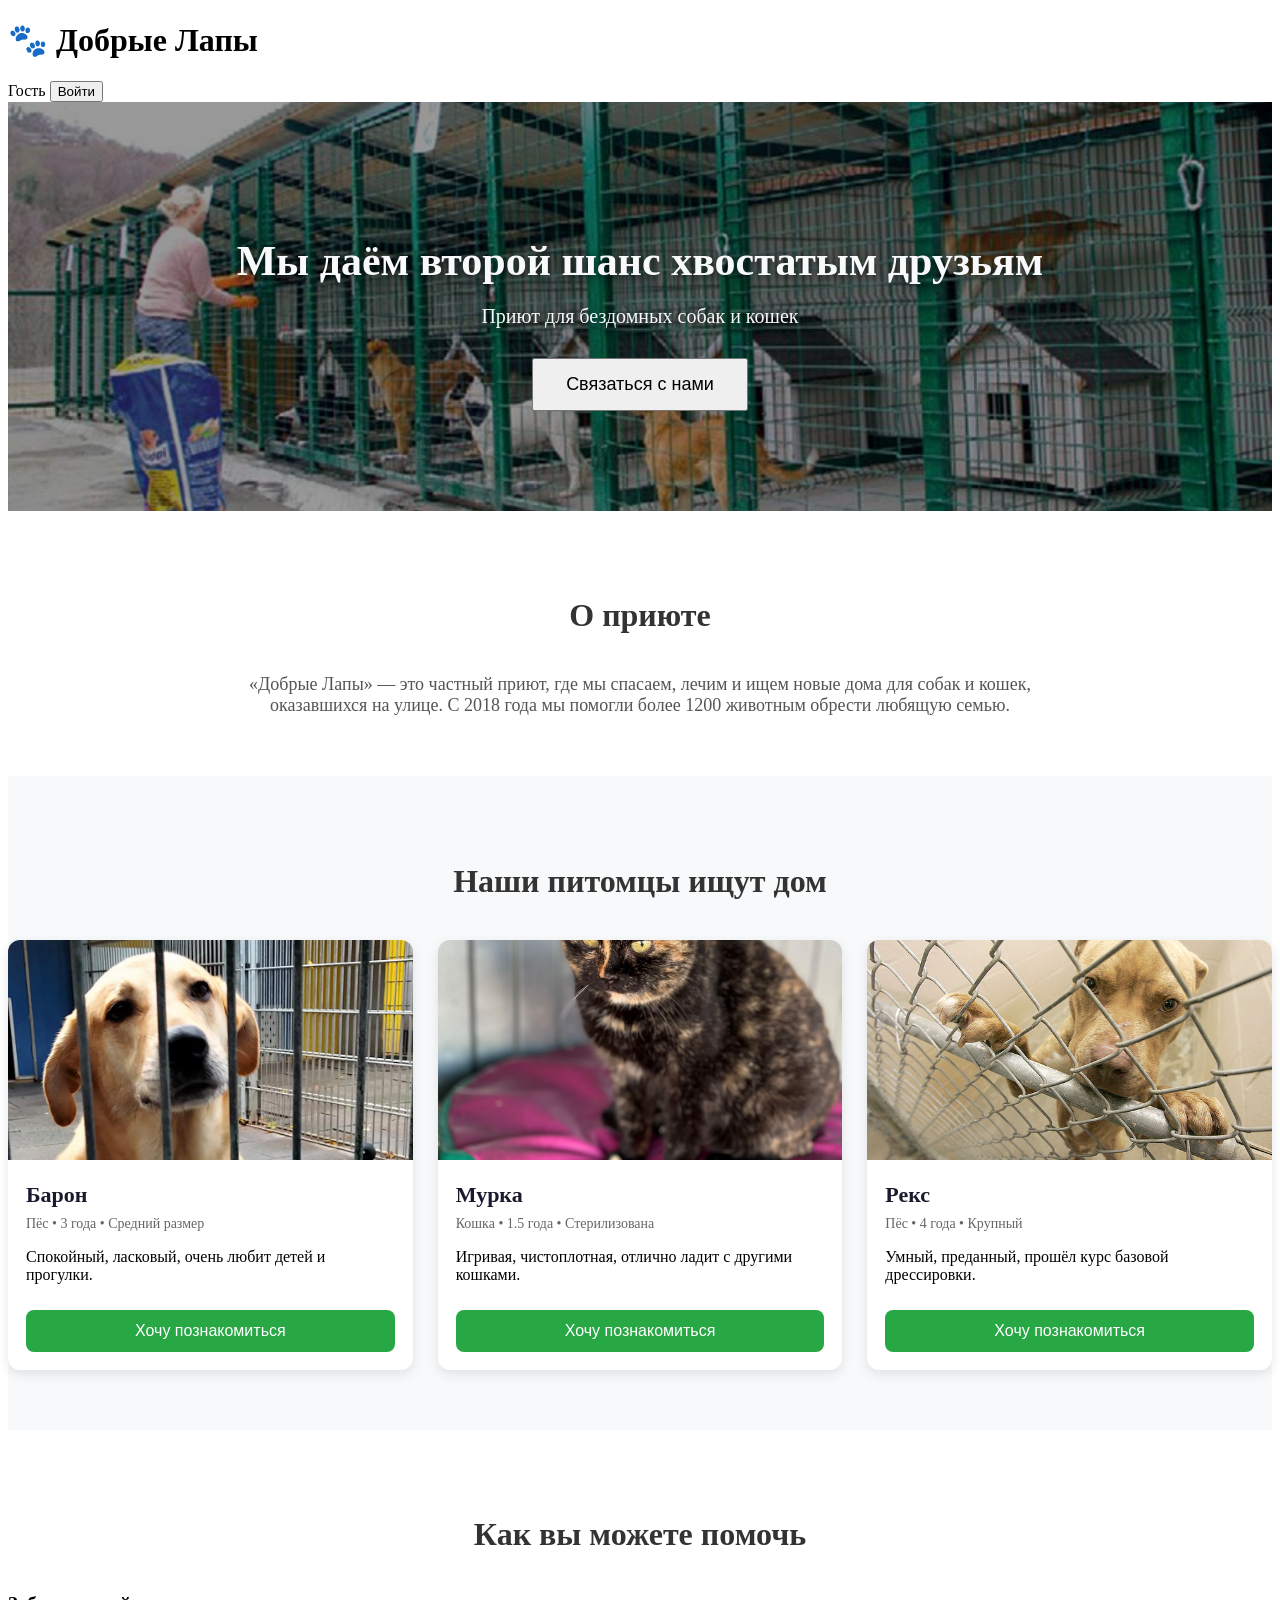
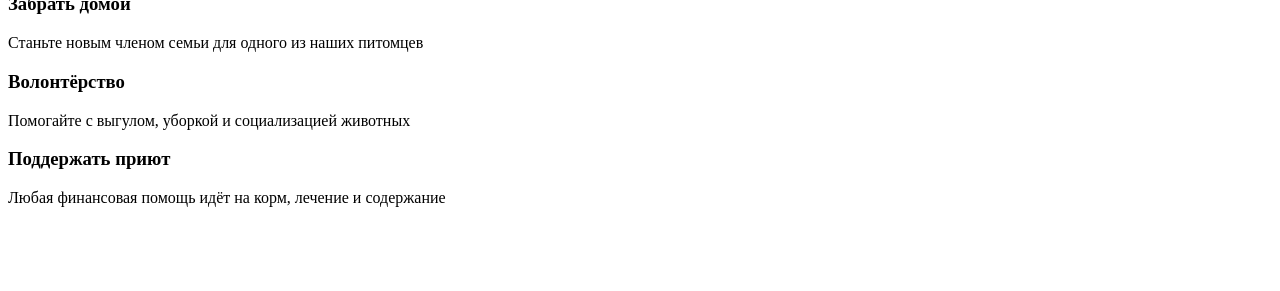
==== static/index.html @ 73deea54 "Add files via upload" ====
<!DOCTYPE html>
<html lang="ru">
<head>
    <meta charset="UTF-8">
    <meta name="viewport" content="width=device-width, initial-scale=1.0">
    <title>Добрые Лапы - Приют для животных</title>
    <link rel="stylesheet" href="/style.css">
    <style>
        .hero {
            background: linear-gradient(rgba(0,0,0,0.4), rgba(0,0,0,0.4)), url('misc/hero.jpeg') center/cover no-repeat;
            color: white;
            padding: 100px 20px;
            text-align: center;
        }
        .hero h2, .hero p {
            font-size: 42px;
            margin-bottom: 20px;
            text-shadow: 0 2px 8px rgba(0,0,0,0.6);
            color: #f8f9fa;
        }
        .section {
            padding: 60px 0;
        }
        .section-title {
            text-align: center;
            font-size: 32px;
            margin-bottom: 40px;
            color: #333;
        }
        .animals-grid {
            display: grid;
            grid-template-columns: repeat(auto-fit, minmax(280px, 1fr));
            gap: 25px;
        }
        .animal-card {
            background: white;
            border-radius: 12px;
            overflow: hidden;
            box-shadow: 0 4px 12px rgba(0,0,0,0.1);
            transition: transform 0.3s;
        }
        .animal-card:hover {
            transform: translateY(-8px);
        }
        .animal-card img {
            width: 100%;
            height: 220px;
            object-fit: cover;
        }
        .animal-info {
            padding: 18px;
        }
        .animal-name {
            font-size: 22px;
            font-weight: 600;
            color: #1a1a2e;
        }
        .animal-meta {
            color: #666;
            font-size: 14px;
            margin: 8px 0;
        }
        .btn-adopt {
            background: #28a745;
            color: white;
            width: 100%;
            padding: 12px;
            border: none;
            border-radius: 8px;
            font-size: 16px;
            cursor: pointer;
            margin-top: 10px;
        }
        .btn-adopt:hover {
            background: #218838;
        }
    </style>
</head>
<body>
    <div class="site-header">
        <h1>🐾 Добрые Лапы</h1>
        <div class="user-area" id="userArea">
            <span class="user-name" id="userName"></span>
            <button class="btn btn-primary" id="authBtn">Войти</button>
        </div>
    </div>
    
    <div class="site-content">
        <!-- Hero -->
        <div class="hero">
            <h2>Мы даём второй шанс хвостатым друзьям</h2>
            <p style="font-size: 20px; max-width: 700px; margin: 0 auto 30px;">
                Приют для бездомных собак и кошек
            </p>
            <button class="btn btn-primary" style="font-size: 18px; padding: 14px 32px;" id="supportBtn">
                Связаться с нами
            </button>
        </div>

        <!-- About -->
        <div class="section" style="background: white;">
            <div class="site-content">
                <h2 class="section-title">О приюте</h2>
                <p style="text-align: center; max-width: 800px; margin: 0 auto; font-size: 18px; color: #555;">
                    «Добрые Лапы» — это частный приют, где мы спасаем, лечим и ищем новые дома для собак и кошек, 
                    оказавшихся на улице. С 2018 года мы помогли более 1200 животным обрести любящую семью.
                </p>
            </div>
        </div>

        <!-- Наши питомцы -->
        <div class="section" style="background: #f8f9fa;">
            <div class="site-content">
                <h2 class="section-title">Наши питомцы ищут дом</h2>
                <div class="animals-grid">
                    <div class="animal-card">
                        <img src="misc/baron.png" alt="Барон">
                        <div class="animal-info">
                            <div class="animal-name">Барон</div>
                            <div class="animal-meta">Пёс • 3 года • Средний размер</div>
                            <p>Спокойный, ласковый, очень любит детей и прогулки.</p>
                            <button class="btn-adopt" onclick="alert('Спасибо! Заявка на знакомство с Бароном отправлена в поддержку.')">Хочу познакомиться</button>
                        </div>
                    </div>
                    
                    <div class="animal-card">
                        <img src="misc/murka.jpg" alt="Мурка">
                        <div class="animal-info">
                            <div class="animal-name">Мурка</div>
                            <div class="animal-meta">Кошка • 1.5 года • Стерилизована</div>
                            <p>Игривая, чистоплотная, отлично ладит с другими кошками.</p>
                            <button class="btn-adopt" onclick="alert('Спасибо! Заявка на знакомство с Муркой отправлена в поддержку.')">Хочу познакомиться</button>
                        </div>
                    </div>
                    
                    <div class="animal-card">
                        <img src="misc/rex.jpg" alt="Рекс">
                        <div class="animal-info">
                            <div class="animal-name">Рекс</div>
                            <div class="animal-meta">Пёс • 4 года • Крупный</div>
                            <p>Умный, преданный, прошёл курс базовой дрессировки.</p>
                            <button class="btn-adopt" onclick="alert('Спасибо! Заявка на знакомство с Рексом отправлена в поддержку.')">Хочу познакомиться</button>
                        </div>
                    </div>
                </div>
            </div>
        </div>

        <!-- Как помочь -->
        <div class="section">
            <div class="site-content">
                <h2 class="section-title">Как вы можете помочь</h2>
                <div class="features">
                    <div class="feature-card">
                        <h3>Забрать домой</h3>
                        <p>Станьте новым членом семьи для одного из наших питомцев</p>
                    </div>
                    <div class="feature-card">
                        <h3>Волонтёрство</h3>
                        <p>Помогайте с выгулом, уборкой и социализацией животных</p>
                    </div>
                    <div class="feature-card">
                        <h3>Поддержать приют</h3>
                        <p>Любая финансовая помощь идёт на корм, лечение и содержание</p>
                    </div>
                </div>
            </div>
        </div>
    </div>

    <!-- Виджет поддержки -->
    <script src="/widget.js"></script>

    <script>
        async function checkAuth() {
            try {
                const res = await fetch('/api/user', { credentials: 'include' });
                if (res.ok) {
                    const user = await res.json();
                    document.getElementById('userName').textContent = user.username;
                    document.getElementById('authBtn').textContent = 'Выйти';
                    document.getElementById('authBtn').onclick = logout;
                } else {
                    document.getElementById('userName').textContent = 'Гость';
                    document.getElementById('authBtn').textContent = 'Войти';
                    document.getElementById('authBtn').onclick = () => window.location.href = '/login.html';
                }
            } catch(e) {
                document.getElementById('userName').textContent = 'Гость';
                document.getElementById('authBtn').textContent = 'Войти';
                document.getElementById('authBtn').onclick = () => window.location.href = '/login.html';
            }
        }
        
        async function logout() {
            await fetch('/api/logout', { method: 'POST', credentials: 'include' });
            window.location.reload();
        }
        
        // Кнопка в hero
        document.getElementById('supportBtn').onclick = () => {
            // Если виджет использует глобальную функцию открытия — можно вызвать её
            if (typeof window.openSupportWidget === 'function') {
                window.openSupportWidget();
            } else {
                alert('Зарегистрируйтесь и оставьте обращение, чтобы связаться с нами ❤️');
            }
        };
        
        // Инициализация
        checkAuth();
    </script>
</body>
</html>
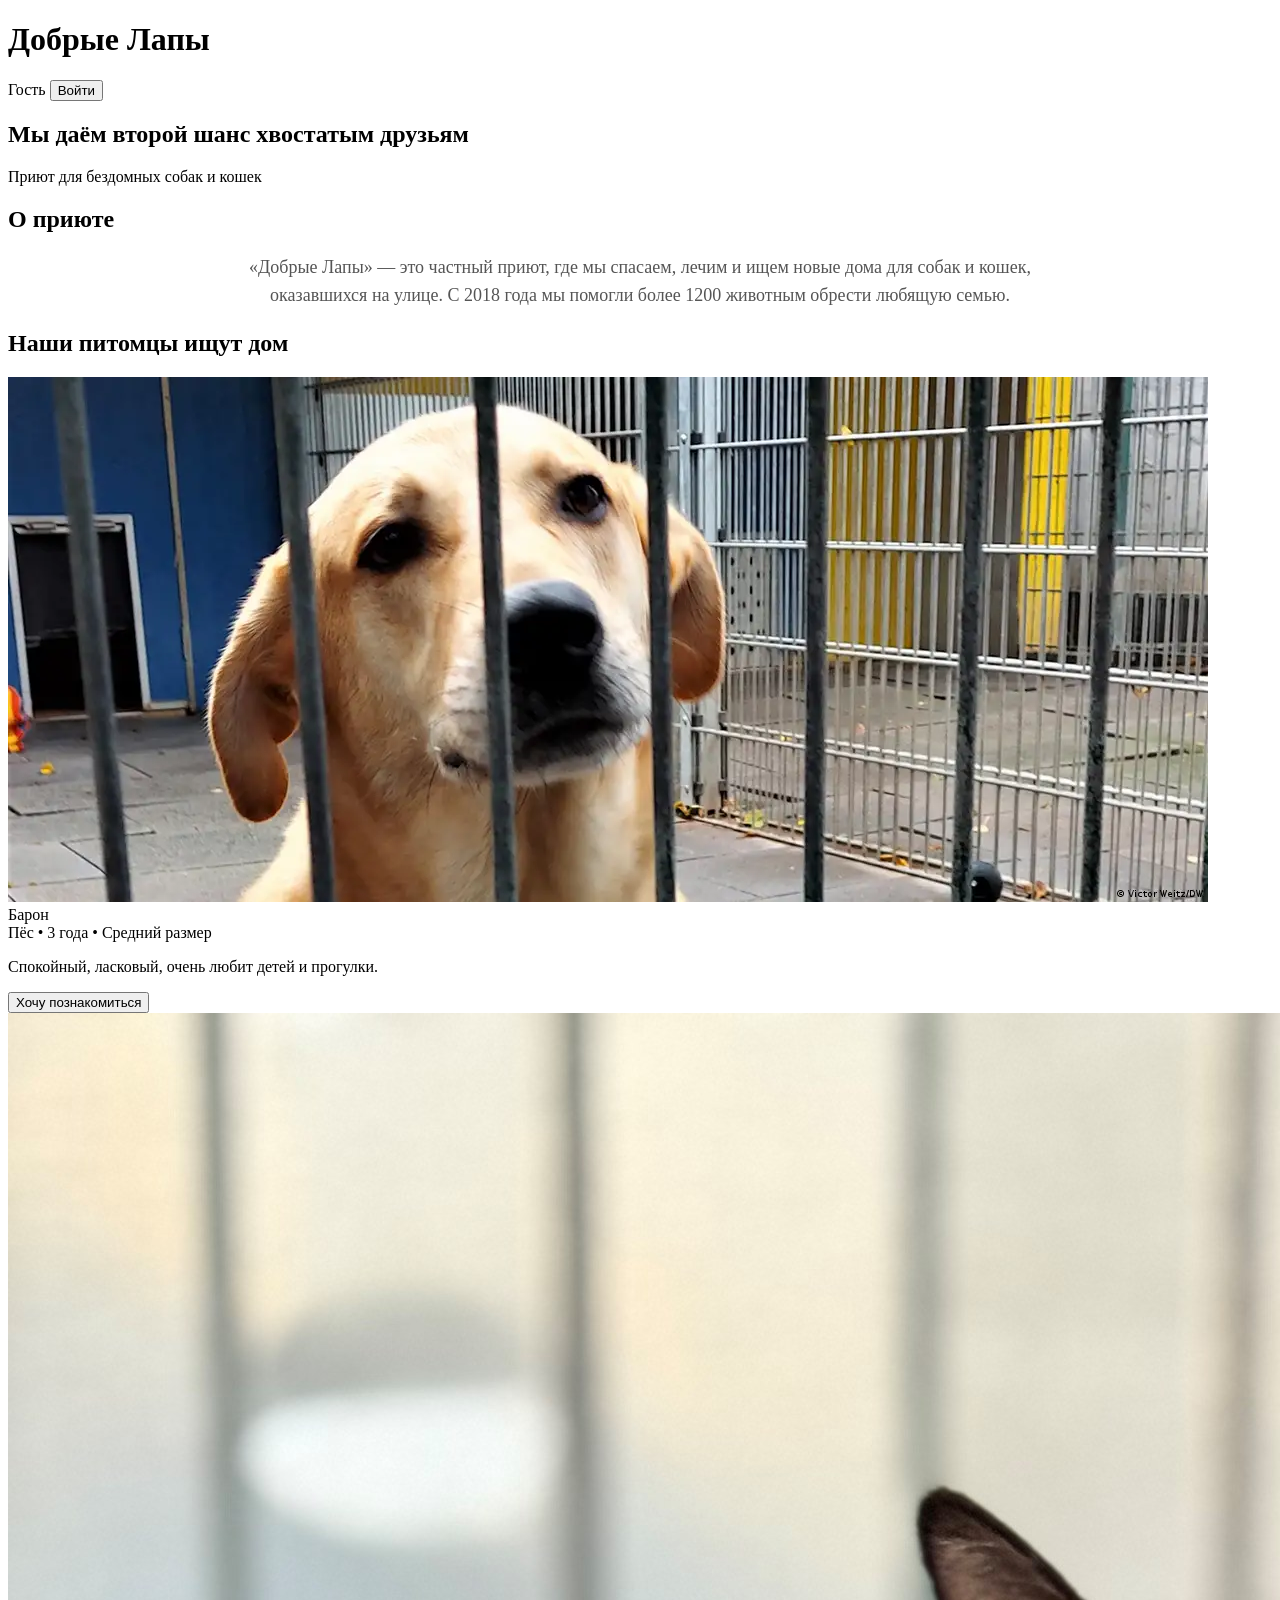
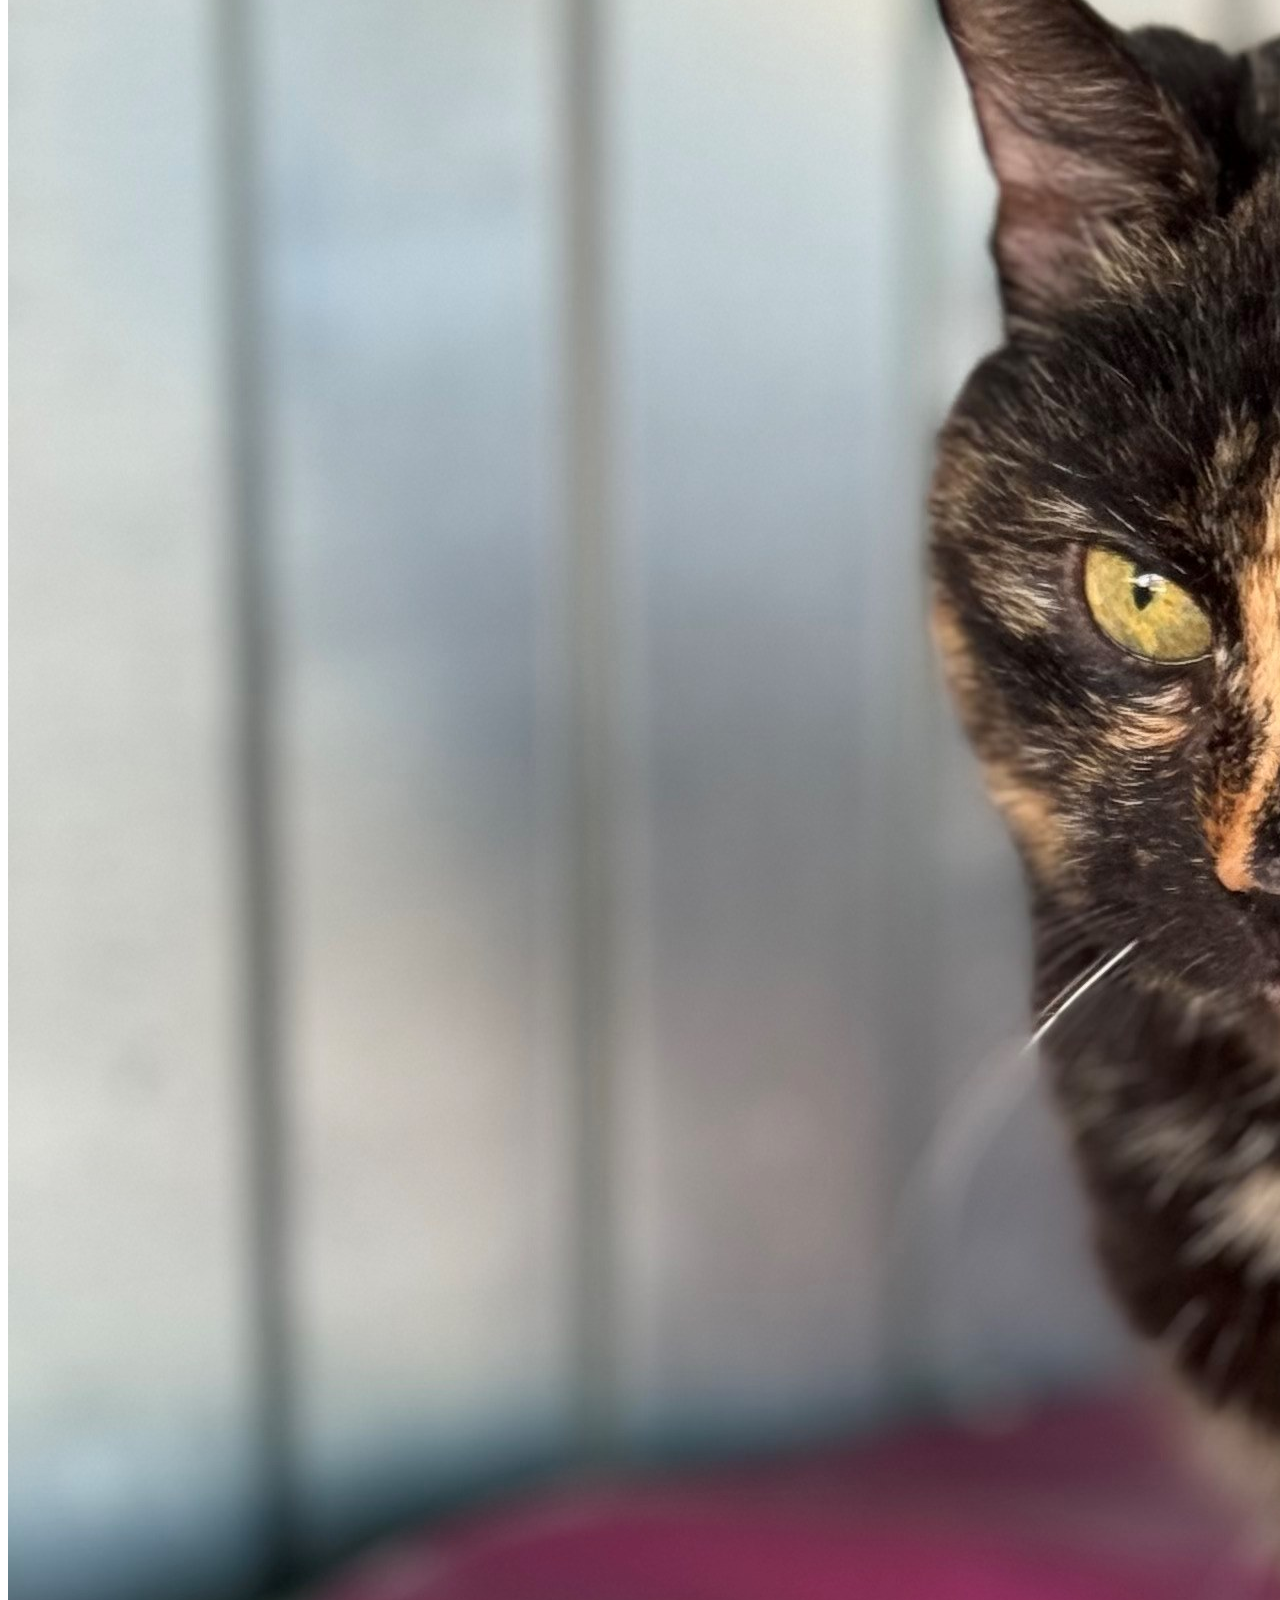
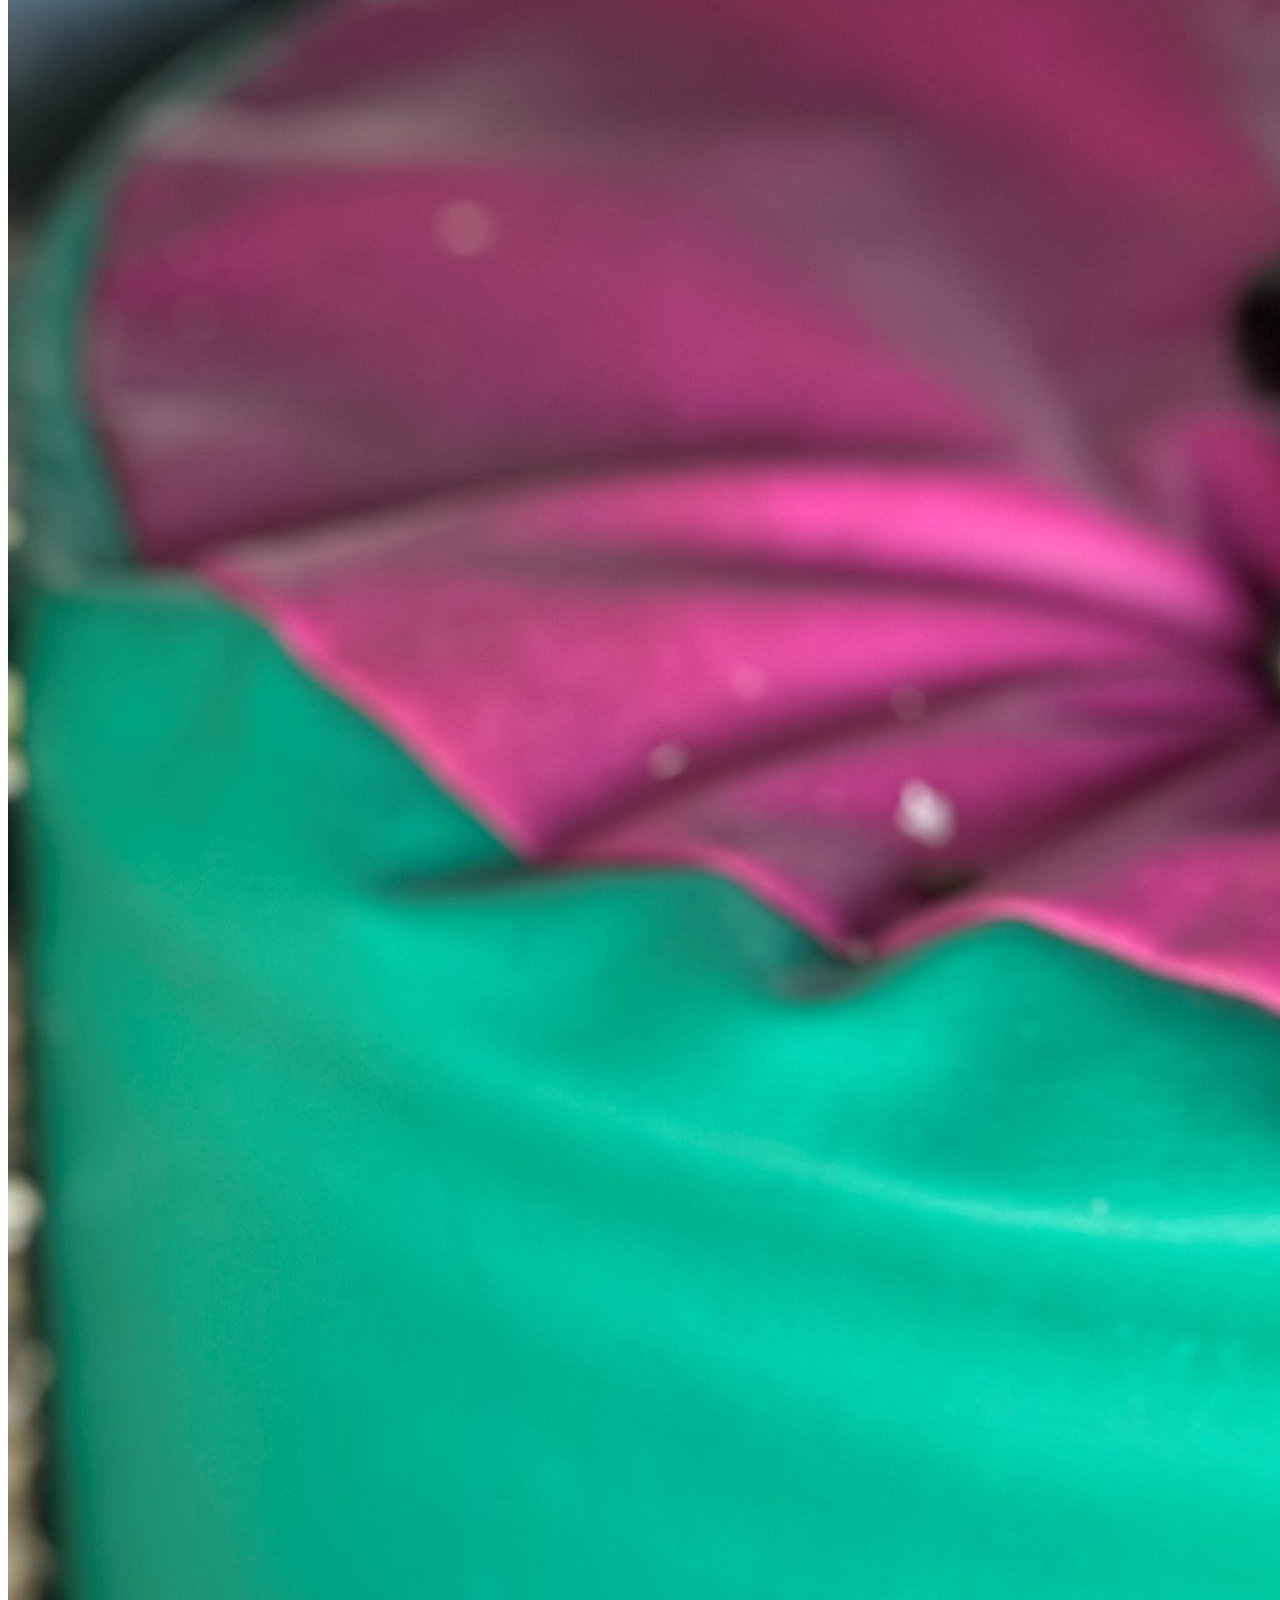
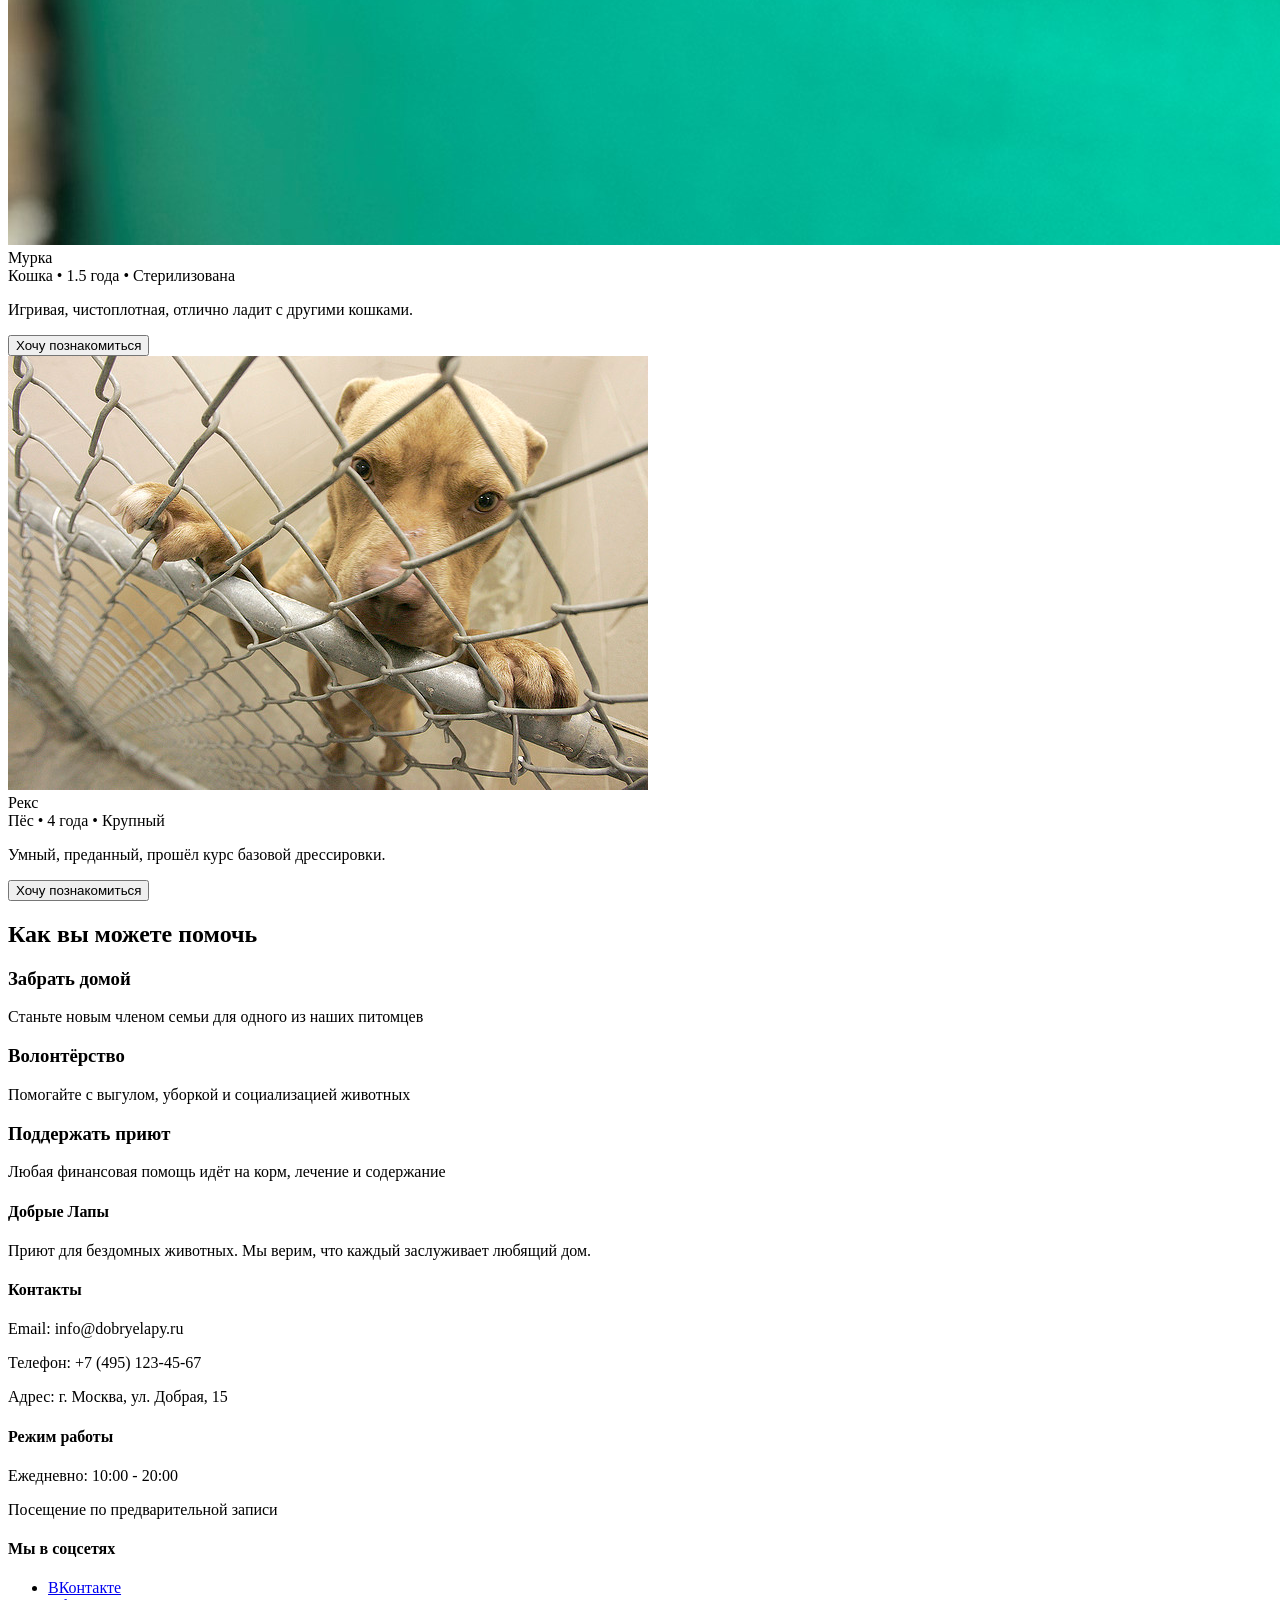
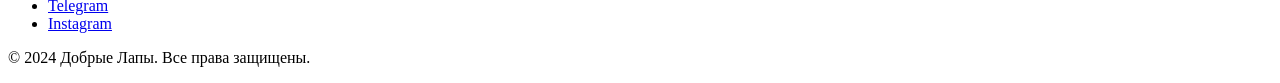
==== commit e38a096d: "update" ====
--- a/static/index.html
+++ b/static/index.html
@@ -5,168 +5,123 @@
     <meta name="viewport" content="width=device-width, initial-scale=1.0">
     <title>Добрые Лапы - Приют для животных</title>
     <link rel="stylesheet" href="/style.css">
-    <style>
-        .hero {
-            background: linear-gradient(rgba(0,0,0,0.4), rgba(0,0,0,0.4)), url('misc/hero.jpeg') center/cover no-repeat;
-            color: white;
-            padding: 100px 20px;
-            text-align: center;
-        }
-        .hero h2, .hero p {
-            font-size: 42px;
-            margin-bottom: 20px;
-            text-shadow: 0 2px 8px rgba(0,0,0,0.6);
-            color: #f8f9fa;
-        }
-        .section {
-            padding: 60px 0;
-        }
-        .section-title {
-            text-align: center;
-            font-size: 32px;
-            margin-bottom: 40px;
-            color: #333;
-        }
-        .animals-grid {
-            display: grid;
-            grid-template-columns: repeat(auto-fit, minmax(280px, 1fr));
-            gap: 25px;
-        }
-        .animal-card {
-            background: white;
-            border-radius: 12px;
-            overflow: hidden;
-            box-shadow: 0 4px 12px rgba(0,0,0,0.1);
-            transition: transform 0.3s;
-        }
-        .animal-card:hover {
-            transform: translateY(-8px);
-        }
-        .animal-card img {
-            width: 100%;
-            height: 220px;
-            object-fit: cover;
-        }
-        .animal-info {
-            padding: 18px;
-        }
-        .animal-name {
-            font-size: 22px;
-            font-weight: 600;
-            color: #1a1a2e;
-        }
-        .animal-meta {
-            color: #666;
-            font-size: 14px;
-            margin: 8px 0;
-        }
-        .btn-adopt {
-            background: #28a745;
-            color: white;
-            width: 100%;
-            padding: 12px;
-            border: none;
-            border-radius: 8px;
-            font-size: 16px;
-            cursor: pointer;
-            margin-top: 10px;
-        }
-        .btn-adopt:hover {
-            background: #218838;
-        }
-    </style>
 </head>
 <body>
     <div class="site-header">
-        <h1>🐾 Добрые Лапы</h1>
+        <h1>Добрые Лапы</h1>
         <div class="user-area" id="userArea">
             <span class="user-name" id="userName"></span>
             <button class="btn btn-primary" id="authBtn">Войти</button>
         </div>
     </div>
     
-    <div class="site-content">
-        <!-- Hero -->
-        <div class="hero">
-            <h2>Мы даём второй шанс хвостатым друзьям</h2>
-            <p style="font-size: 20px; max-width: 700px; margin: 0 auto 30px;">
-                Приют для бездомных собак и кошек
+    <!-- Hero секция -->
+    <div class="hero">
+        <h2>Мы даём второй шанс хвостатым друзьям</h2>
+        <p>Приют для бездомных собак и кошек</p>
+    </div>
+
+    <!-- О приюте -->
+    <div class="section bg-white">
+        <div class="site-content">
+            <h2 class="section-title">О приюте</h2>
+            <p style="text-align: center; max-width: 800px; margin: 0 auto; font-size: 18px; color: #555; line-height: 1.6;">
+                «Добрые Лапы» — это частный приют, где мы спасаем, лечим и ищем новые дома для собак и кошек, 
+                оказавшихся на улице. С 2018 года мы помогли более 1200 животным обрести любящую семью.
             </p>
-            <button class="btn btn-primary" style="font-size: 18px; padding: 14px 32px;" id="supportBtn">
-                Связаться с нами
-            </button>
         </div>
+    </div>
 
-        <!-- About -->
-        <div class="section" style="background: white;">
-            <div class="site-content">
-                <h2 class="section-title">О приюте</h2>
-                <p style="text-align: center; max-width: 800px; margin: 0 auto; font-size: 18px; color: #555;">
-                    «Добрые Лапы» — это частный приют, где мы спасаем, лечим и ищем новые дома для собак и кошек, 
-                    оказавшихся на улице. С 2018 года мы помогли более 1200 животным обрести любящую семью.
-                </p>
-            </div>
-        </div>
-
-        <!-- Наши питомцы -->
-        <div class="section" style="background: #f8f9fa;">
-            <div class="site-content">
-                <h2 class="section-title">Наши питомцы ищут дом</h2>
-                <div class="animals-grid">
-                    <div class="animal-card">
-                        <img src="misc/baron.png" alt="Барон">
-                        <div class="animal-info">
-                            <div class="animal-name">Барон</div>
-                            <div class="animal-meta">Пёс • 3 года • Средний размер</div>
-                            <p>Спокойный, ласковый, очень любит детей и прогулки.</p>
-                            <button class="btn-adopt" onclick="alert('Спасибо! Заявка на знакомство с Бароном отправлена в поддержку.')">Хочу познакомиться</button>
-                        </div>
-                    </div>
-                    
-                    <div class="animal-card">
-                        <img src="misc/murka.jpg" alt="Мурка">
-                        <div class="animal-info">
-                            <div class="animal-name">Мурка</div>
-                            <div class="animal-meta">Кошка • 1.5 года • Стерилизована</div>
-                            <p>Игривая, чистоплотная, отлично ладит с другими кошками.</p>
-                            <button class="btn-adopt" onclick="alert('Спасибо! Заявка на знакомство с Муркой отправлена в поддержку.')">Хочу познакомиться</button>
-                        </div>
-                    </div>
-                    
-                    <div class="animal-card">
-                        <img src="misc/rex.jpg" alt="Рекс">
-                        <div class="animal-info">
-                            <div class="animal-name">Рекс</div>
-                            <div class="animal-meta">Пёс • 4 года • Крупный</div>
-                            <p>Умный, преданный, прошёл курс базовой дрессировки.</p>
-                            <button class="btn-adopt" onclick="alert('Спасибо! Заявка на знакомство с Рексом отправлена в поддержку.')">Хочу познакомиться</button>
-                        </div>
+    <!-- Наши питомцы -->
+    <div class="section bg-light">
+        <div class="site-content">
+            <h2 class="section-title">Наши питомцы ищут дом</h2>
+            <div class="animals-grid">
+                <div class="animal-card">
+                    <img src="misc/baron.png" alt="Барон">
+                    <div class="animal-info">
+                        <div class="animal-name">Барон</div>
+                        <div class="animal-meta">Пёс • 3 года • Средний размер</div>
+                        <p>Спокойный, ласковый, очень любит детей и прогулки.</p>
+                        <button class="btn-adopt" onclick="alert('Спасибо! Заявка на знакомство с Бароном отправлена в поддержку.')">Хочу познакомиться</button>
                     </div>
                 </div>
-            </div>
-        </div>
-
-        <!-- Как помочь -->
-        <div class="section">
-            <div class="site-content">
-                <h2 class="section-title">Как вы можете помочь</h2>
-                <div class="features">
-                    <div class="feature-card">
-                        <h3>Забрать домой</h3>
-                        <p>Станьте новым членом семьи для одного из наших питомцев</p>
+                
+                <div class="animal-card">
+                    <img src="misc/murka.jpg" alt="Мурка">
+                    <div class="animal-info">
+                        <div class="animal-name">Мурка</div>
+                        <div class="animal-meta">Кошка • 1.5 года • Стерилизована</div>
+                        <p>Игривая, чистоплотная, отлично ладит с другими кошками.</p>
+                        <button class="btn-adopt" onclick="alert('Спасибо! Заявка на знакомство с Муркой отправлена в поддержку.')">Хочу познакомиться</button>
                     </div>
-                    <div class="feature-card">
-                        <h3>Волонтёрство</h3>
-                        <p>Помогайте с выгулом, уборкой и социализацией животных</p>
-                    </div>
-                    <div class="feature-card">
-                        <h3>Поддержать приют</h3>
-                        <p>Любая финансовая помощь идёт на корм, лечение и содержание</p>
+                </div>
+                
+                <div class="animal-card">
+                    <img src="misc/rex.jpg" alt="Рекс">
+                    <div class="animal-info">
+                        <div class="animal-name">Рекс</div>
+                        <div class="animal-meta">Пёс • 4 года • Крупный</div>
+                        <p>Умный, преданный, прошёл курс базовой дрессировки.</p>
+                        <button class="btn-adopt" onclick="alert('Спасибо! Заявка на знакомство с Рексом отправлена в поддержку.')">Хочу познакомиться</button>
                     </div>
                 </div>
             </div>
         </div>
     </div>
+
+    <!-- Как помочь -->
+    <div class="section bg-white">
+        <div class="site-content">
+            <h2 class="section-title">Как вы можете помочь</h2>
+            <div class="features">
+                <div class="feature-card">
+                    <h3>Забрать домой</h3>
+                    <p>Станьте новым членом семьи для одного из наших питомцев</p>
+                </div>
+                <div class="feature-card">
+                    <h3>Волонтёрство</h3>
+                    <p>Помогайте с выгулом, уборкой и социализацией животных</p>
+                </div>
+                <div class="feature-card">
+                    <h3>Поддержать приют</h3>
+                    <p>Любая финансовая помощь идёт на корм, лечение и содержание</p>
+                </div>
+            </div>
+        </div>
+    </div>
+
+    <!-- Подвал -->
+    <footer class="site-footer">
+        <div class="footer-content">
+            <div class="footer-section">
+                <h4>Добрые Лапы</h4>
+                <p>Приют для бездомных животных. Мы верим, что каждый заслуживает любящий дом.</p>
+            </div>
+            <div class="footer-section">
+                <h4>Контакты</h4>
+                <p>Email: info@dobryelapy.ru</p>
+                <p>Телефон: +7 (495) 123-45-67</p>
+                <p>Адрес: г. Москва, ул. Добрая, 15</p>
+            </div>
+            <div class="footer-section">
+                <h4>Режим работы</h4>
+                <p>Ежедневно: 10:00 - 20:00</p>
+                <p>Посещение по предварительной записи</p>
+            </div>
+            <div class="footer-section">
+                <h4>Мы в соцсетях</h4>
+                <ul>
+                    <li><a href="#">ВКонтакте</a></li>
+                    <li><a href="#">Telegram</a></li>
+                    <li><a href="#">Instagram</a></li>
+                </ul>
+            </div>
+        </div>
+        <div class="footer-bottom">
+            <p>© 2024 Добрые Лапы. Все права защищены.</p>
+        </div>
+    </footer>
 
     <!-- Виджет поддержки -->
     <script src="/widget.js"></script>
@@ -197,17 +152,6 @@
             window.location.reload();
         }
         
-        // Кнопка в hero
-        document.getElementById('supportBtn').onclick = () => {
-            // Если виджет использует глобальную функцию открытия — можно вызвать её
-            if (typeof window.openSupportWidget === 'function') {
-                window.openSupportWidget();
-            } else {
-                alert('Зарегистрируйтесь и оставьте обращение, чтобы связаться с нами ❤️');
-            }
-        };
-        
-        // Инициализация
         checkAuth();
     </script>
 </body>
